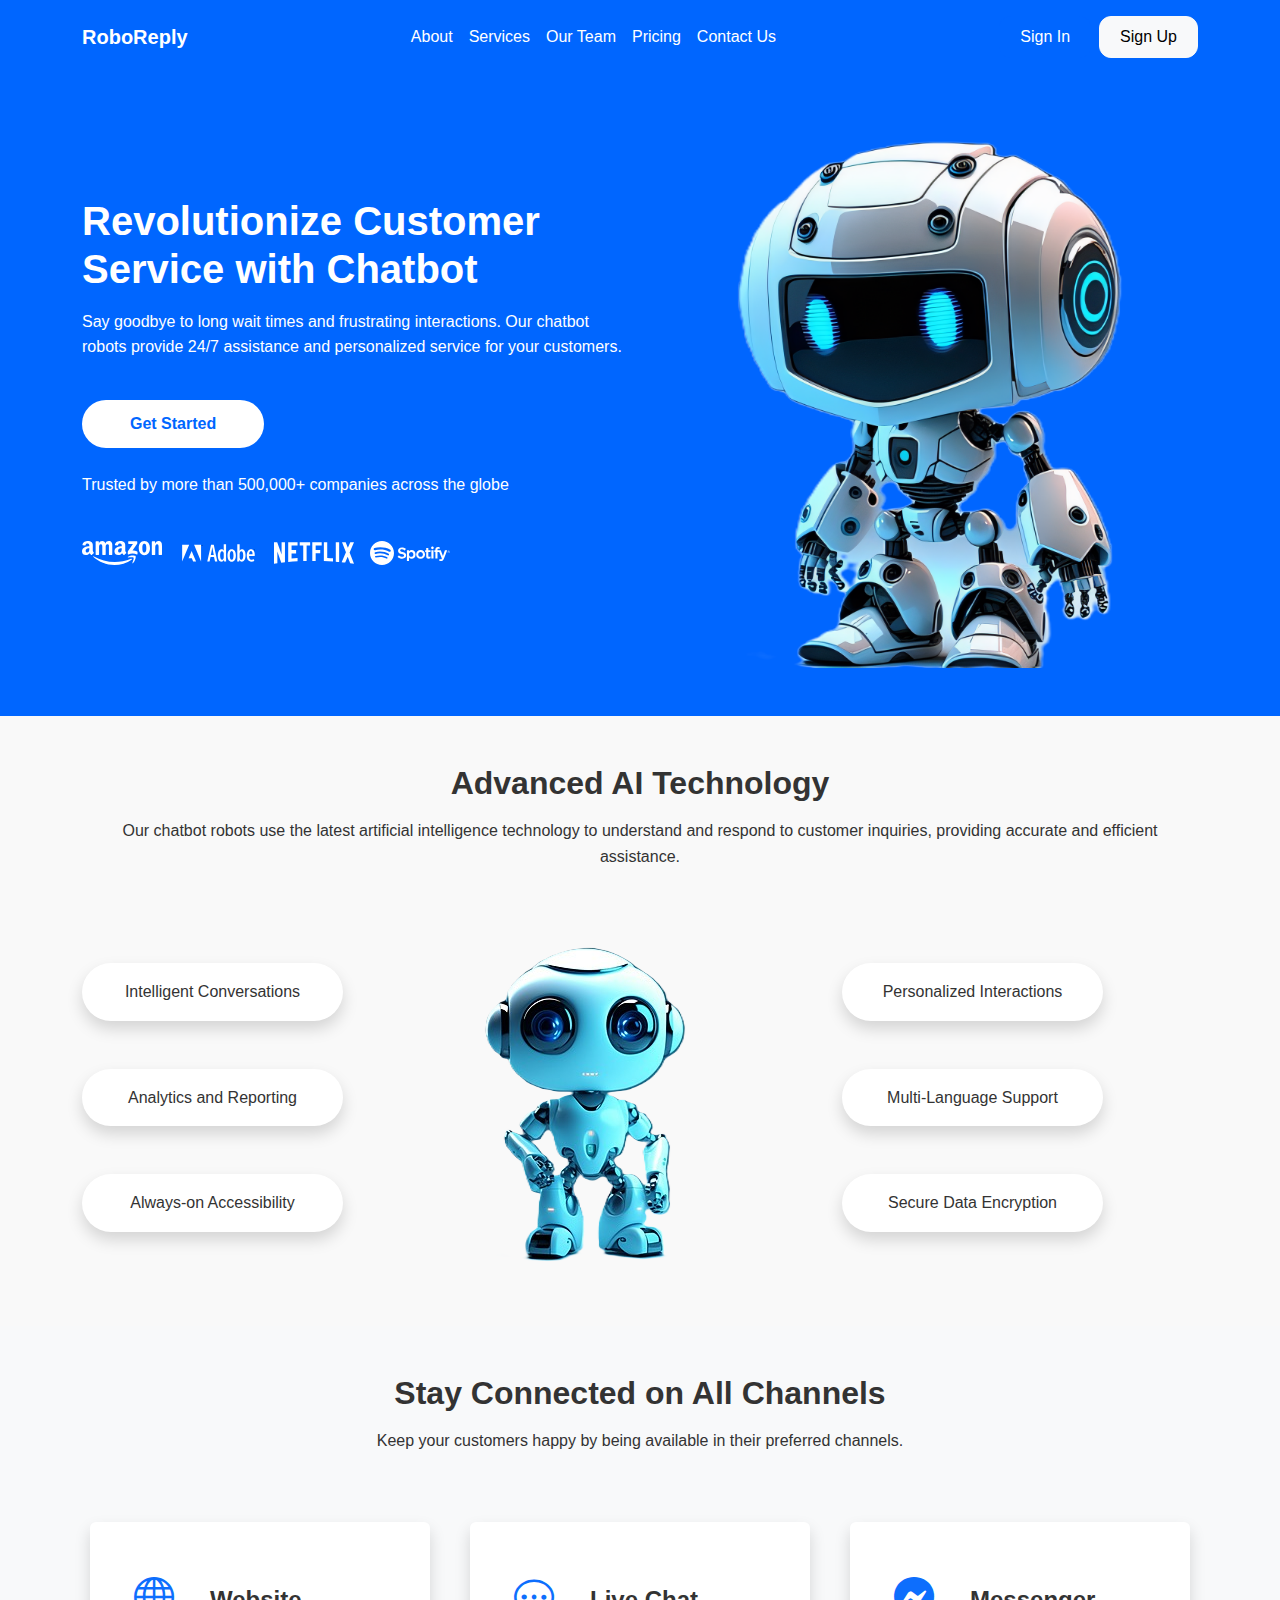
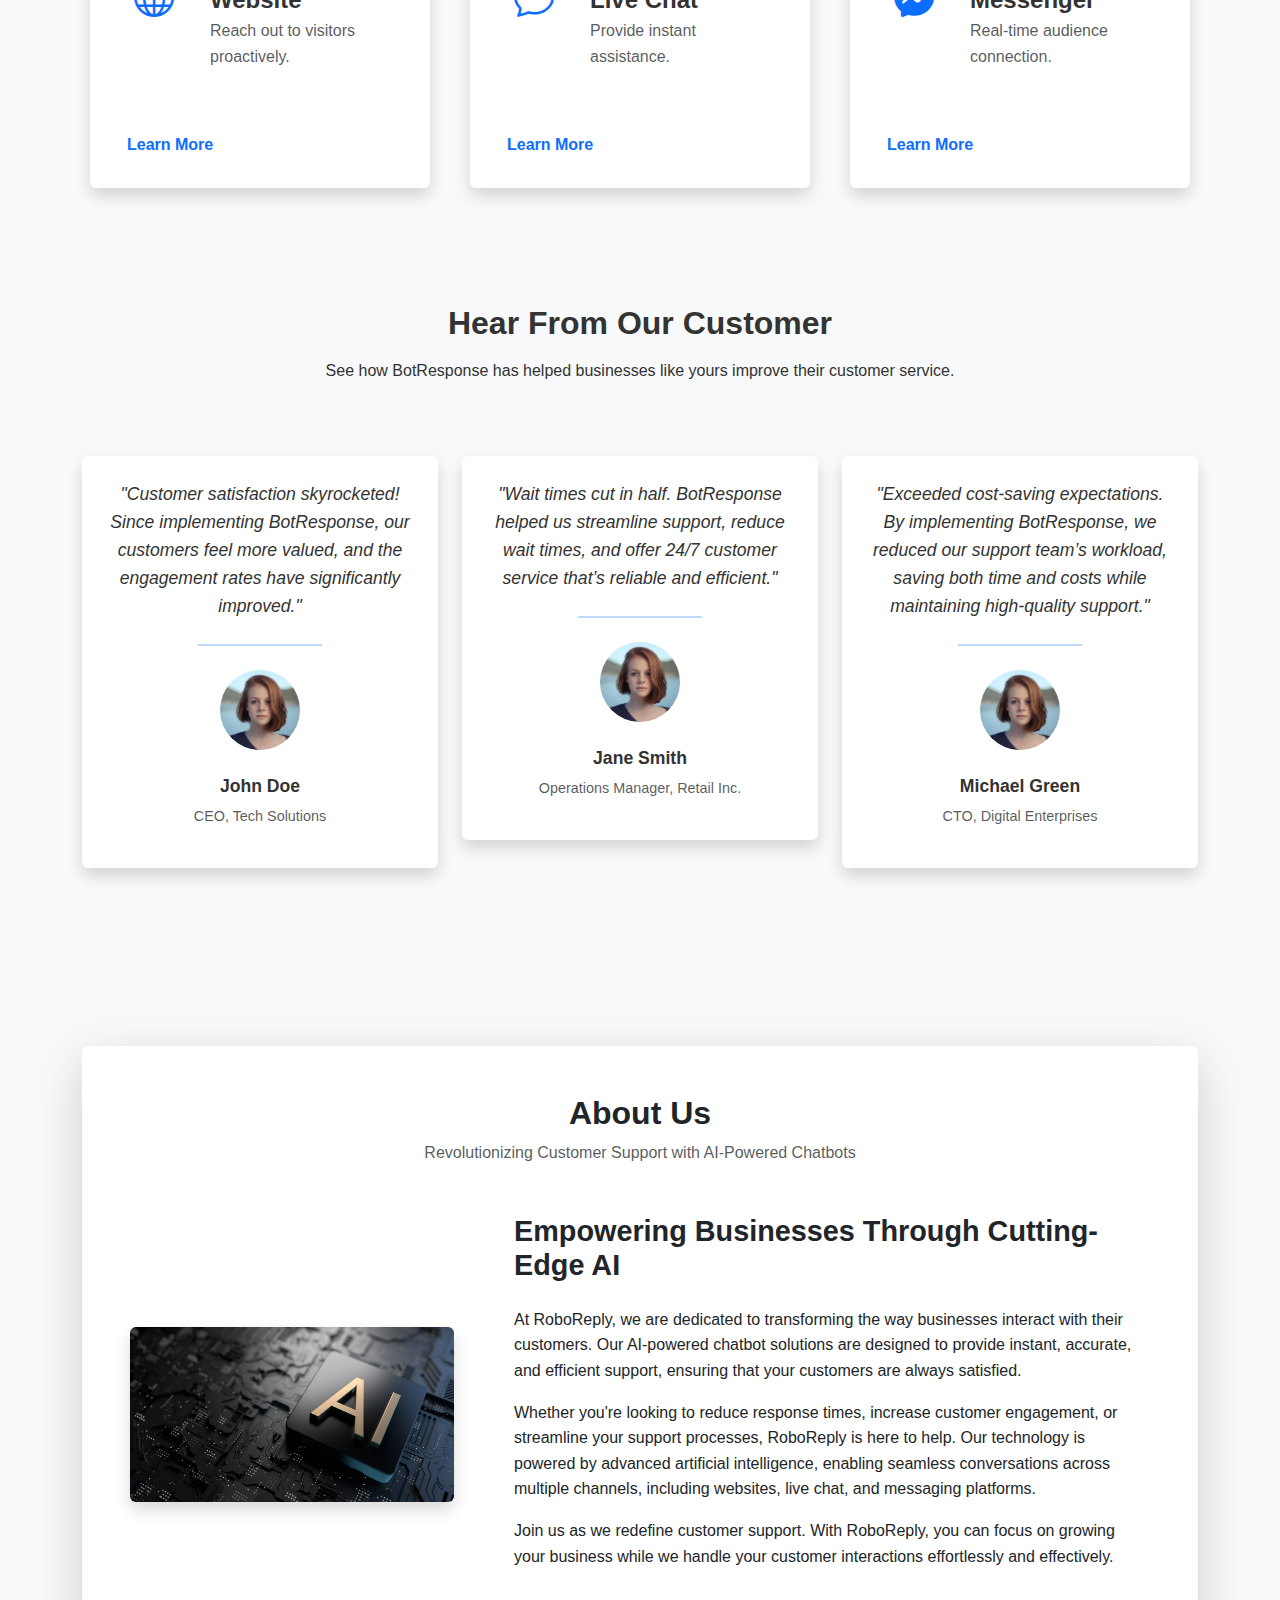
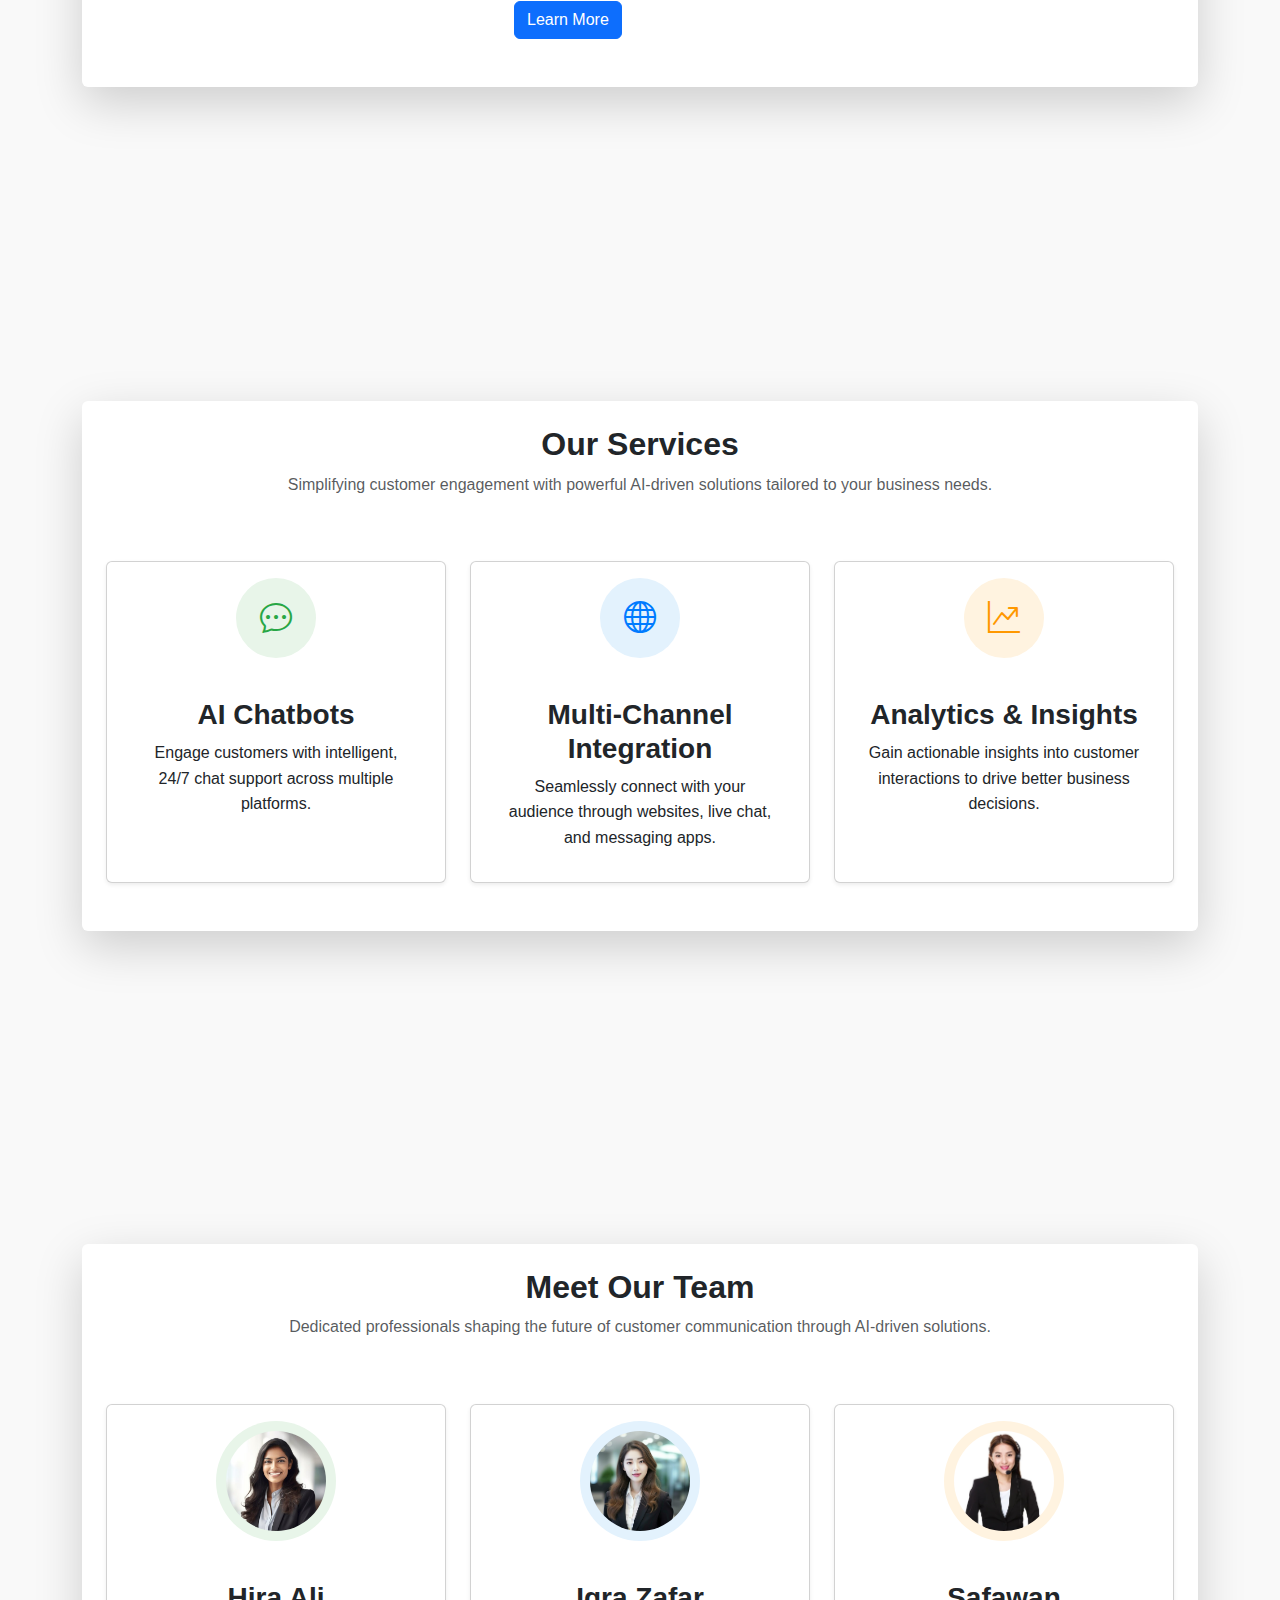
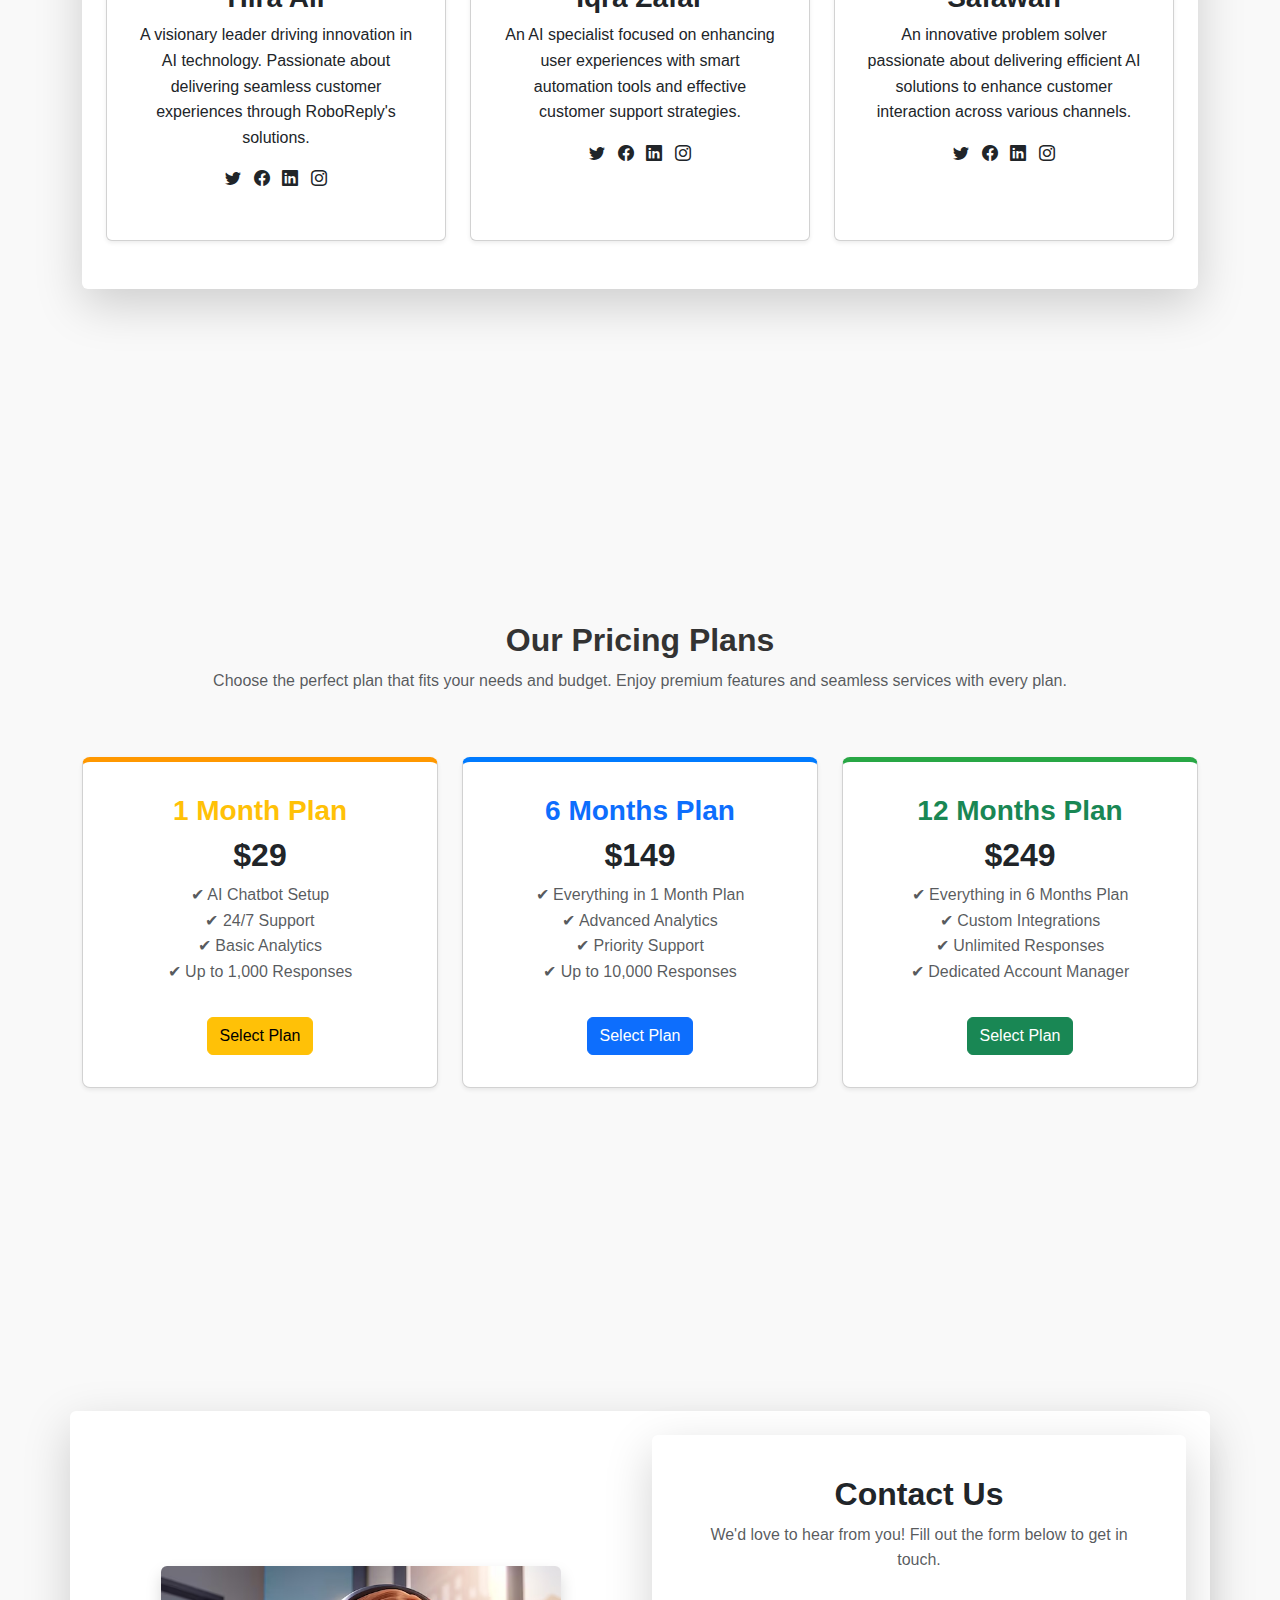
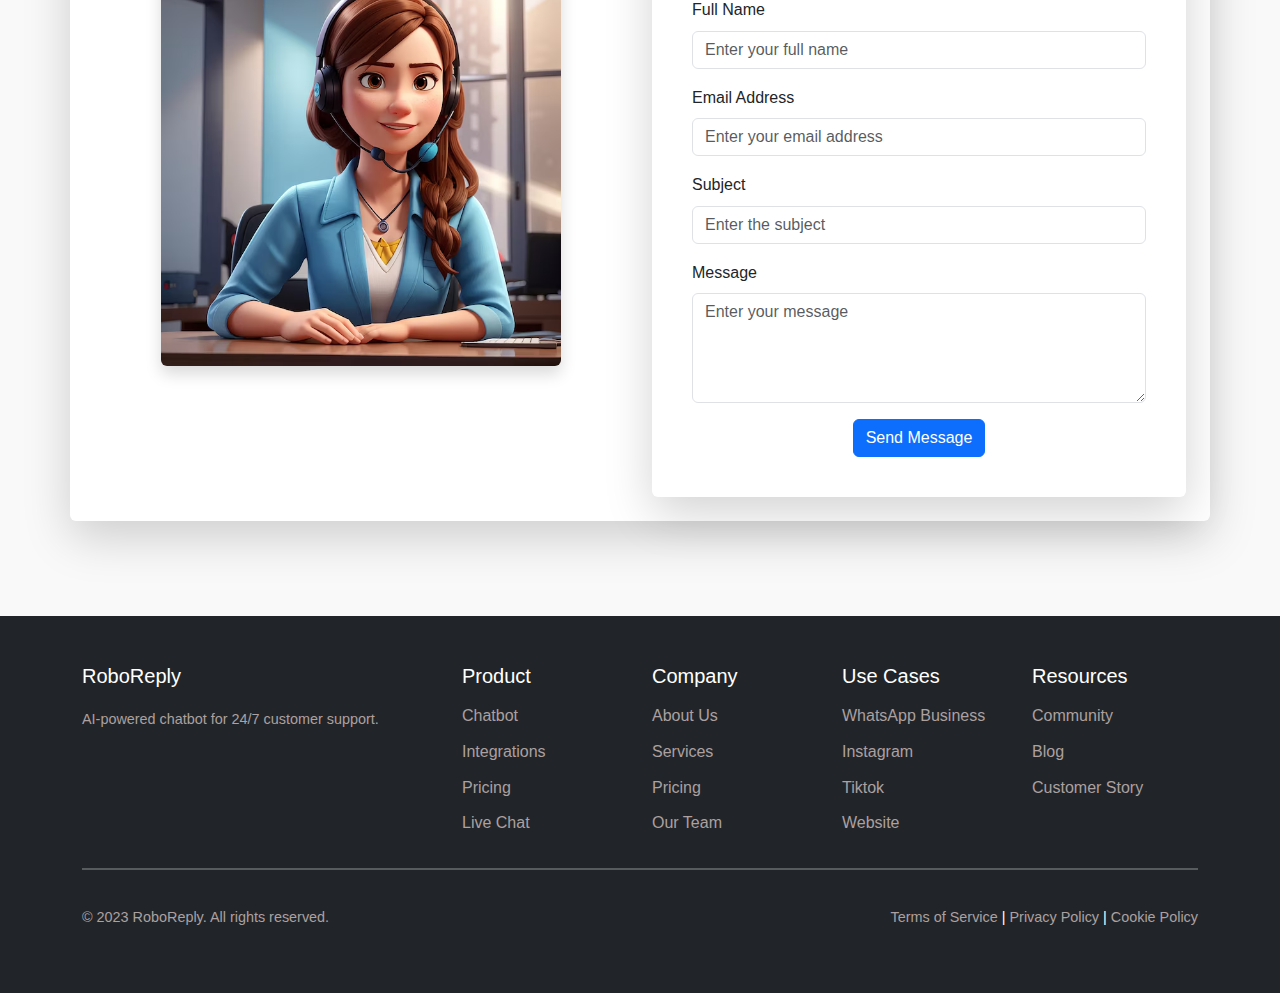
==== templates/index.html @ bc68b9e7 "Initial commit" ====
<!DOCTYPE html>
<html lang="en">

<head>
    <meta charset="UTF-8">
    <meta name="viewport" content="width=device-width, initial-scale=1.0">
    <title>RoboReply Landing Page</title>
    <link href="https://cdn.jsdelivr.net/npm/bootstrap@5.3.0-alpha1/dist/css/bootstrap.min.css" rel="stylesheet">
    <link href="https://cdn.jsdelivr.net/npm/bootstrap-icons/font/bootstrap-icons.css" rel="stylesheet">
    <link rel="stylesheet" href="../static/css/style.css"> <!-- Custom CSS -->
</head>

<body>

    <!-- Navbar -->
    <nav class="navbar navbar-expand-lg py-3" style="background-color: #0066FF;">
        <div class="container">
            <!-- Logo Section -->
            <div class="d-flex align-items-center me-auto">
                <a class="navbar-brand fw-bold text-white" href="#">RoboReply</a>
            </div>

            <!-- Navbar Items Section -->
            <div class="collapse navbar-collapse justify-content-center" id="navbarNav">
                <ul class="navbar-nav">
                    <li class="nav-item"><a class="nav-link text-white" href="#about">About</a></li>
                    <li class="nav-item"><a class="nav-link text-white" href="#services">Services</a></li>
                    <li class="nav-item"><a class="nav-link text-white" href="#team">Our Team</a></li>
                    <li class="nav-item"><a class="nav-link text-white" href="#pricing">Pricing</a></li>
                    <li class="nav-item"><a class="nav-link text-white" href="#contact">Contact Us</a></li>
                </ul>
            </div>

            <!-- Buttons Section -->
            <div class="d-flex align-items-center ms-auto">
                <a class="btn text-white btn-rounded me-2 sign-in-btn" href="signin">Sign In</a>
                <a class="btn btn-light btn-rounded sign-up-btn" href="signup">Sign Up</a>
            </div>
        </div>
    </nav>

    <!-- Hero Section -->
    <section class="hero text-white py-5" style="background-color: #0066FF;">
        <div class="container">
            <div class="row align-items-center">
                <div class="col-md-6">
                    <h1 class="display-4 fw-bold">Revolutionize Customer Service with Chatbot</h1>
                    <p class="mt-3">Say goodbye to long wait times and frustrating interactions. Our chatbot robots
                        provide 24/7 assistance and personalized service for your customers.</p>
                    <a href="signup" class="btn btn-light btn-rounded mt-4 px-5">Get Started</a>
                    <div class="mt-4">
                        <p>Trusted by more than 500,000+ companies across the globe</p>
                        <div class="d-flex gap-3">
                            <img src="../static/images/amazon.svg" alt="Amazon" width="80">
                            <img src="../static/images/adobe.svg" alt="Adobe" width="80">
                            <img src="../static/images/netflix.svg" alt="Netflix" width="80">
                            <img src="../static/images/spotify.svg" alt="Spotify" width="80">
                        </div>
                    </div>
                </div>
                <div class="col-md-6 text-center">
                    <img src="../static/images/bot.png" alt="Chatbot" class="img-fluid">
                </div>
            </div>
        </div>
    </section>

    <!-- Advanced AI Technology Section -->
    <section class="features py-5" style="background-color: #f9f9f9;">
        <div class="container">
            <!-- Title and Description -->
            <h2 class="fw-bold text-center mb-3">Advanced AI Technology</h2>
            <p class="text-center mb-5">
                Our chatbot robots use the latest artificial intelligence technology to understand and respond to
                customer inquiries,
                providing accurate and efficient assistance.
            </p>

            <!-- Content Section -->
            <div class="row align-items-center">
                <!-- Left Labels -->
                <div class="col-md-3  text-center">
                    <div class="p-3 shadow rounded feature-hover ">Intelligent Conversations</div>
                    <div class="p-3 shadow rounded feature-hover mx-auto mt-5">Analytics and Reporting</div>
                    <div class="p-3 shadow rounded feature-hover mx-auto mt-5">Always-on Accessibility</div>
                </div>

                <!-- Center Image -->
                <div class="col-md-5 text-center">
                    <img src="../static/images/bot2.png" alt="AI Features" class="img-fluid">
                </div>

                <!-- Right Labels -->
                <div class="col-md-3 text-center mt-4 mt-md-0">
                    <div class="p-3 shadow rounded feature-hover mx-auto">Personalized Interactions</div>
                    <div class="p-3 shadow rounded feature-hover mx-auto mt-5">Multi-Language Support</div>
                    <div class="p-3 shadow rounded feature-hover mx-auto mt-5">Secure Data Encryption</div>
                </div>
            </div>
        </div>
    </section>

    <!-- Stay Connected on All Channels Section -->
    <section class="channels py-5 bg-light">
        <div class="container">
            <!-- Title and Subtitle -->
            <h2 class="fw-bold text-center mb-3">Stay Connected on All Channels</h2>
            <p class="text-center mb-5">Keep your customers happy by being available in their preferred channels.</p>

            <!-- Cards -->
            <div class="row g-4"> <!-- g-4 for spacing between cards -->
                <!-- Card 1 -->
                <div class="col-md-4 border-0 bg-light">
                    <div class="shadow h-100 p-4 rounded border-0">
                        <div class="d-flex align-items-start mb-3 border-0">
                            <i class="bi bi-globe fs-1 text-primary me-3"></i>
                            <div class="border-0">
                                <h4 class="fw-bold mb-1">Website</h4>
                                <p class="text-muted mb-0">Reach out to visitors proactively.</p>
                            </div>
                        </div>
                        <a href="#" class="btn btn-link text-primary fw-bold text-decoration-none">Learn More</a>
                    </div>
                </div>

                <!-- Card 2 -->
                <div class="col-md-4 border-0 bg-light">
                    <div class="shadow h-100 p-4 rounded border-0">
                        <div class="d-flex align-items-start mb-3 border-0">
                            <i class="bi bi-chat-dots fs-1 text-primary me-3"></i>
                            <div class="border-0">
                                <h4 class="fw-bold mb-1">Live Chat</h4>
                                <p class="text-muted mb-0">Provide instant assistance.</p>
                            </div>
                        </div>
                        <a href="#" class="btn btn-link text-primary fw-bold text-decoration-none">Learn More</a>
                    </div>
                </div>

                <!-- Card 3 -->
                <div class="col-md-4 border-0 bg-light">
                    <div class="shadow h-100 p-4 rounded border-0">
                        <div class="d-flex align-items-start mb-3 border-0">
                            <i class="bi bi-messenger fs-1 text-primary me-3 "></i>
                            <div class="border-0">
                                <h4 class="fw-bold mb-1">Messenger</h4>
                                <p class="text-muted mb-0">Real-time audience connection.</p>
                            </div>
                        </div>
                        <a href="#" class="btn btn-link text-primary fw-bold text-decoration-none">Learn More</a>
                    </div>
                </div>
            </div>
        </div>
    </section>

    <!-- Customer Testimonials -->
    <section class="testimonials py-5 bg-light">
        <div class="container text-center">
            <!-- Title and Subtitle -->
            <h2 class="fw-bold text-center mb-3">Hear From Our Customer</h2>
            <p class="text-center mb-5">See how BotResponse has helped businesses like yours improve their customer
                service.</p>

            <!-- Testimonial Row -->
            <div class="row mt-5 g-4">
                <!-- Testimonial 1 -->
                <div class="col-md-4">
                    <div class="testimonial-card p-4 shadow rounded">
                        <p class="testimonial-text mb-3">"Customer satisfaction skyrocketed! Since implementing
                            BotResponse, our customers feel more valued, and the engagement rates have significantly
                            improved."</p>
                        <hr class="my-4">
                        <div class="testimonial-image">
                            <img src="../static/images/person.avif" alt="Customer 1" class="rounded-circle mb-3" width="80"
                                height="80">
                            <h5 class="fw-bold">John Doe</h5>
                            <p class="text-muted">CEO, Tech Solutions</p>
                        </div>
                    </div>
                </div>

                <!-- Testimonial 2 -->
                <div class="col-md-4">
                    <div class="testimonial-card p-4 shadow rounded">
                        <p class="testimonial-text mb-3">"Wait times cut in half. BotResponse helped us streamline
                            support, reduce wait times, and offer 24/7 customer service that’s reliable and efficient."
                        </p>
                        <hr class="my-4">
                        <div class="testimonial-image">
                            <img src="../static/images/person.avif" alt="Customer 2" class="rounded-circle mb-3" width="80"
                                height="80">
                            <h5 class="fw-bold">Jane Smith</h5>
                            <p class="text-muted">Operations Manager, Retail Inc.</p>
                        </div>
                    </div>
                </div>

                <!-- Testimonial 3 -->
                <div class="col-md-4">
                    <div class="testimonial-card p-4 shadow rounded">
                        <p class="testimonial-text mb-3">"Exceeded cost-saving expectations. By implementing
                            BotResponse, we reduced our support team’s workload, saving both time and costs while
                            maintaining high-quality support."</p>
                        <hr class="my-4">
                        <div class="testimonial-image">
                            <img src="../static/images/person.avif" alt="Customer 3" class="rounded-circle mb-3" width="80"
                                height="80">
                            <h5 class="fw-bold">Michael Green</h5>
                            <p class="text-muted">CTO, Digital Enterprises</p>
                        </div>
                    </div>
                </div>
            </div>
        </div>
    </section>

    <section class="about section-padding py-5" id="about"
        style="min-height: 100vh; background-color: #f9f9f9; display: flex; justify-content: center; align-items: center;">
        <div class="container">
            <div class="row justify-content-center">
                <div class="col-lg-12">
                    <div class="card shadow-lg border-0">
                        <div class="card-body p-5">
                            <!-- Section Header -->
                            <div class="section-header text-center mb-4">
                                <h2 class="fw-bold">About Us</h2>
                                <p class="text-muted title">Revolutionizing Customer Support with AI-Powered Chatbots
                                </p>
                            </div>

                            <!-- About Content -->
                            <div class="row align-items-center">
                                <!-- Image Column -->
                                <div class="col-lg-4 col-md-12">
                                    <div class="about-img">
                                        <img src="../static/images/about-us.jpg" alt="About Us" class="img-fluid rounded shadow"
                                            style="max-height: 400px; object-fit: cover;">
                                    </div>
                                </div>

                                <!-- Text Column -->
                                <div class="col-lg-8 col-md-12 ps-lg-5 mt-md-4">
                                    <div class="about-text">
                                        <h3 class="mb-4" style="font-size: 1.8rem; font-weight: bold;">Empowering
                                            Businesses Through Cutting-Edge AI</h3>
                                        <p>
                                            At RoboReply, we are dedicated to transforming the way businesses interact
                                            with their customers. Our AI-powered chatbot solutions are designed to
                                            provide instant, accurate, and efficient support, ensuring that your
                                            customers are always satisfied.
                                        </p>
                                        <p>
                                            Whether you're looking to reduce response times, increase customer
                                            engagement, or streamline your support processes, RoboReply is here to help.
                                            Our technology is powered by advanced artificial intelligence, enabling
                                            seamless conversations across multiple channels, including websites, live
                                            chat, and messaging platforms.
                                        </p>
                                        <p>
                                            Join us as we redefine customer support. With RoboReply, you can focus on
                                            growing your business while we handle your customer interactions
                                            effortlessly and effectively.
                                        </p>
                                        <button class="btn btn-primary mt-3">Learn More</button>
                                    </div>
                                </div>
                            </div>
                            <!-- End About Content -->
                        </div>
                    </div>
                </div>
            </div>
        </div>
    </section>

    <section class="services section-padding" id="services"
        style="min-height: 100vh; background-color: #f9f9f9; display: flex; justify-content: center; align-items: center;">
        <div class="container">
            <!-- Card Wrapper -->
            <div class="card shadow-lg p-4 border-0" style="width: 100%; max-width: 1200px;">
                <!-- Section Header -->
                <div class="row">
                    <div class="col-md-12">
                        <div class="section-header text-center pb-5">
                            <h2 class="fw-bold">Our Services</h2>
                            <p class="text-muted">
                                Simplifying customer engagement with powerful AI-driven solutions tailored to your
                                business needs.
                            </p>
                        </div>
                    </div>
                </div>

                <!-- Service Cards -->
                <div class="row text-center">
                    <!-- Card 1 - AI Chatbots -->
                    <div class="col-12 col-md-4 mb-4">
                        <div class="card h-100 shadow-sm d-flex flex-column align-items-center p-3">
                            <div class="icon-circle mb-4"
                                style="width: 80px; height: 80px; border-radius: 50%; background-color: #e8f5e9; display: flex; justify-content: center; align-items: center;">
                                <i class="bi bi-chat-dots" style="font-size: 32px; color: #28a745;"></i>
                            </div>
                            <div class="card-body">
                                <h3 class="card-title fw-bold">AI Chatbots</h3>
                                <p class="card-text">
                                    Engage customers with intelligent, 24/7 chat support across multiple platforms.
                                </p>
                            </div>
                        </div>
                    </div>

                    <!-- Card 2 - Multi-Channel Integration -->
                    <div class="col-12 col-md-4 mb-4">
                        <div class="card h-100 shadow-sm d-flex flex-column align-items-center p-3">
                            <div class="icon-circle mb-4"
                                style="width: 80px; height: 80px; border-radius: 50%; background-color: #e3f2fd; display: flex; justify-content: center; align-items: center;">
                                <i class="bi bi-globe" style="font-size: 32px; color: #007bff;"></i>
                            </div>
                            <div class="card-body">
                                <h3 class="card-title fw-bold">Multi-Channel Integration</h3>
                                <p class="card-text">
                                    Seamlessly connect with your audience through websites, live chat, and messaging
                                    apps.
                                </p>
                            </div>
                        </div>
                    </div>

                    <!-- Card 3 - Analytics & Insights -->
                    <div class="col-12 col-md-4 mb-4">
                        <div class="card h-100 shadow-sm d-flex flex-column align-items-center p-3">
                            <div class="icon-circle mb-4"
                                style="width: 80px; height: 80px; border-radius: 50%; background-color: #fff3e0; display: flex; justify-content: center; align-items: center;">
                                <i class="bi bi-graph-up-arrow" style="font-size: 32px; color: #ff9800;"></i>
                            </div>
                            <div class="card-body">
                                <h3 class="card-title fw-bold">Analytics & Insights</h3>
                                <p class="card-text">
                                    Gain actionable insights into customer interactions to drive better business
                                    decisions.
                                </p>
                            </div>
                        </div>
                    </div>
                </div>
            </div>
        </div>
    </section>

    <section class="team section-padding" id="team"
        style="min-height: 100vh; background-color: #f9f9f9; display: flex; justify-content: center; align-items: center;">
        <div class="container">
            <!-- Card Wrapper -->
            <div class="card shadow-lg p-4 border-0" style="width: 100%; max-width: 1200px;">
                <!-- Section Header -->
                <div class="row">
                    <div class="col-md-12">
                        <div class="section-header text-center pb-5">
                            <h2 class="fw-bold">Meet Our Team</h2>
                            <p class="text-muted">
                                Dedicated professionals shaping the future of customer communication through AI-driven
                                solutions.
                            </p>
                        </div>
                    </div>
                </div>

                <!-- Team Members Cards -->
                <div class="row justify-content-center">
                    <!-- Team Member 1 -->
                    <div class="col-12 col-md-6 col-lg-4 mb-4">
                        <div class="card h-100 shadow-sm d-flex flex-column align-items-center p-3">
                            <div class="icon-circle mb-4"
                                style="width: 120px; height: 120px; border-radius: 50%; background-color: #e8f5e9; display: flex; justify-content: center; align-items: center;">
                                <img src="../static/images/team-1.jpg" alt="Usman Azad" class="img-fluid rounded-circle"
                                    style="width: 100px; height: 100px; object-fit: cover;">
                            </div>
                            <div class="card-body text-center">
                                <h3 class="card-title fw-bold">Hira Ali</h3>
                                <p class="card-text">
                                    A visionary leader driving innovation in AI technology. Passionate about delivering
                                    seamless customer experiences through RoboReply's solutions.
                                </p>
                                <p class="socials">
                                    <a href="https://twitter.com/usman" target="_blank">
                                        <i class="bi bi-twitter text-dark mx-1"></i>
                                    </a>
                                    <a href="https://www.facebook.com/usman" target="_blank">
                                        <i class="bi bi-facebook text-dark mx-1"></i>
                                    </a>
                                    <a href="https://www.linkedin.com/in/usman" target="_blank">
                                        <i class="bi bi-linkedin text-dark mx-1"></i>
                                    </a>
                                    <a href="https://www.instagram.com/usman" target="_blank">
                                        <i class="bi bi-instagram text-dark mx-1"></i>
                                    </a>
                                </p>
                            </div>
                        </div>
                    </div>

                    <!-- Team Member 2 -->
                    <div class="col-12 col-md-6 col-lg-4 mb-4">
                        <div class="card h-100 shadow-sm d-flex flex-column align-items-center p-3">
                            <div class="icon-circle mb-4"
                                style="width: 120px; height: 120px; border-radius: 50%; background-color: #e3f2fd; display: flex; justify-content: center; align-items: center;">
                                <img src="../static/images/team-2.jpg" alt="Mudassar" class="img-fluid rounded-circle"
                                    style="width: 100px; height: 100px; object-fit: cover;">
                            </div>
                            <div class="card-body text-center">
                                <h3 class="card-title fw-bold">Iqra Zafar</h3>
                                <p class="card-text">
                                    An AI specialist focused on enhancing user experiences with smart automation tools
                                    and effective customer support strategies.
                                </p>
                                <p class="socials">
                                    <a href="https://twitter.com/mudassar" target="_blank">
                                        <i class="bi bi-twitter text-dark mx-1"></i>
                                    </a>
                                    <a href="https://www.facebook.com/mudassar" target="_blank">
                                        <i class="bi bi-facebook text-dark mx-1"></i>
                                    </a>
                                    <a href="https://www.linkedin.com/in/mudassar" target="_blank">
                                        <i class="bi bi-linkedin text-dark mx-1"></i>
                                    </a>
                                    <a href="https://www.instagram.com/mudassar" target="_blank">
                                        <i class="bi bi-instagram text-dark mx-1"></i>
                                    </a>
                                </p>
                            </div>
                        </div>
                    </div>

                    <!-- Team Member 3 -->
                    <div class="col-12 col-md-6 col-lg-4 mb-4">
                        <div class="card h-100 shadow-sm d-flex flex-column align-items-center p-3">
                            <div class="icon-circle mb-4"
                                style="width: 120px; height: 120px; border-radius: 50%; background-color: #fff3e0; display: flex; justify-content: center; align-items: center;">
                                <img src="../static/images/team-3.jpg" alt="John Doe" class="img-fluid rounded-circle"
                                    style="width: 100px; height: 100px; object-fit: cover;">
                            </div>
                            <div class="card-body text-center">
                                <h3 class="card-title fw-bold">Safawan</h3>
                                <p class="card-text">
                                    An innovative problem solver passionate about delivering efficient AI solutions to
                                    enhance customer interaction across various channels.
                                </p>
                                <p class="socials">
                                    <a href="https://twitter.com/johndoe" target="_blank">
                                        <i class="bi bi-twitter text-dark mx-1"></i>
                                    </a>
                                    <a href="https://www.facebook.com/johndoe" target="_blank">
                                        <i class="bi bi-facebook text-dark mx-1"></i>
                                    </a>
                                    <a href="https://www.linkedin.com/in/johndoe" target="_blank">
                                        <i class="bi bi-linkedin text-dark mx-1"></i>
                                    </a>
                                    <a href="https://www.instagram.com/johndoe" target="_blank">
                                        <i class="bi bi-instagram text-dark mx-1"></i>
                                    </a>
                                </p>
                            </div>
                        </div>
                    </div>
                </div>
            </div>
        </div>
    </section>

    <section class="pricing section-padding" id="pricing"
        style="min-height: 100vh; background-color: #f9f9f9; display: flex; justify-content: center; align-items: center;">
        <div class="container">
            <!-- Section Header -->
            <div class="row">
                <div class="col-md-12">
                    <div class="section-header text-center pb-5">
                        <h2 class="fw-bold">Our Pricing Plans</h2>
                        <p class="text-muted">
                            Choose the perfect plan that fits your needs and budget. Enjoy premium features and seamless
                            services with every plan.
                        </p>
                    </div>
                </div>
            </div>

            <!-- Pricing Cards -->
            <div class="row justify-content-center">
                <!-- Plan 1: 1 Month -->
                <div class="col-12 col-md-6 col-lg-4 mb-4">
                    <div class="card h-100 shadow-sm p-3"
                        style="border-top: 5px solid #ff9800; border-radius: 8px; background-color: #fff;">
                        <div class="card-body text-center">
                            <h3 class="card-title fw-bold text-warning">1 Month Plan</h3>
                            <h2 class="fw-bold">$29</h2>
                            <ul class="list-unstyled text-muted">
                                <li>✔ AI Chatbot Setup</li>
                                <li>✔ 24/7 Support</li>
                                <li>✔ Basic Analytics</li>
                                <li>✔ Up to 1,000 Responses</li>
                            </ul>
                            <button class="btn btn-warning mt-3">Select Plan</button>
                        </div>
                    </div>
                </div>

                <!-- Plan 2: 6 Months -->
                <div class="col-12 col-md-6 col-lg-4 mb-4">
                    <div class="card h-100 shadow-sm p-3"
                        style="border-top: 5px solid #007bff; border-radius: 8px; background-color: #fff;">
                        <div class="card-body text-center">
                            <h3 class="card-title fw-bold text-primary">6 Months Plan</h3>
                            <h2 class="fw-bold">$149</h2>
                            <ul class="list-unstyled text-muted">
                                <li>✔ Everything in 1 Month Plan</li>
                                <li>✔ Advanced Analytics</li>
                                <li>✔ Priority Support</li>
                                <li>✔ Up to 10,000 Responses</li>
                            </ul>
                            <button class="btn btn-primary mt-3">Select Plan</button>
                        </div>
                    </div>
                </div>

                <!-- Plan 3: 12 Months -->
                <div class="col-12 col-md-6 col-lg-4 mb-4">
                    <div class="card h-100 shadow-sm p-3"
                        style="border-top: 5px solid #28a745; border-radius: 8px; background-color: #fff;">
                        <div class="card-body text-center">
                            <h3 class="card-title fw-bold text-success">12 Months Plan</h3>
                            <h2 class="fw-bold">$249</h2>
                            <ul class="list-unstyled text-muted">
                                <li>✔ Everything in 6 Months Plan</li>
                                <li>✔ Custom Integrations</li>
                                <li>✔ Unlimited Responses</li>
                                <li>✔ Dedicated Account Manager</li>
                            </ul>
                            <button class="btn btn-success mt-3">Select Plan</button>
                        </div>
                    </div>
                </div>
            </div>
        </div>
    </section>

    <section class="contact-us section-padding" id="contact"
        style="min-height: 100vh; background-color: #f9f9f9; display: flex; justify-content: center; align-items: center;">
        <div class="card shadow-lg p-4 border-0 container">
            <div class="row align-items-center">
                <!-- Left Side: Image -->
                <div class="col-md-6 mb-4 mb-md-0">
                    <div class="contact-image text-center">
                        <img src="../static/images/contact-us.avif" alt="Contact Us" class="img-fluid rounded shadow"
                            style="max-height: 400px; object-fit: cover;" />
                    </div>
                </div>

                <!-- Right Side: Contact Form -->
                <div class="col-md-6">
                    <div class="card shadow-lg border-0 p-4">
                        <div class="card-body">
                            <div class="section-header text-center mb-4">
                                <h2 class="fw-bold">Contact Us</h2>
                                <p class="text-muted">We'd love to hear from you! Fill out the form below to get in
                                    touch.</p>
                            </div>
                            <form>
                                <!-- Name -->
                                <div class="mb-3">
                                    <label for="name" class="form-label">Full Name</label>
                                    <input type="text" id="name" class="form-control" placeholder="Enter your full name"
                                        required />
                                </div>
                                <!-- Email -->
                                <div class="mb-3">
                                    <label for="email" class="form-label">Email Address</label>
                                    <input type="email" id="email" class="form-control"
                                        placeholder="Enter your email address" required />
                                </div>
                                <!-- Subject -->
                                <div class="mb-3">
                                    <label for="subject" class="form-label">Subject</label>
                                    <input type="text" id="subject" class="form-control" placeholder="Enter the subject"
                                        required />
                                </div>
                                <!-- Message -->
                                <div class="mb-3">
                                    <label for="message" class="form-label">Message</label>
                                    <textarea id="message" class="form-control" rows="4"
                                        placeholder="Enter your message" required></textarea>
                                </div>
                                <!-- Submit Button -->
                                <div class="text-center">
                                    <button type="submit" class="btn btn-primary">Send Message</button>
                                </div>
                            </form>
                        </div>
                    </div>
                </div>
            </div>
        </div>
    </section>









    <!-- Footer -->
    <footer class="bg-dark text-white py-5">
        <div class="container">
            <div class="row">
                <!-- Left Column with Product & Company info -->
                <div class="col-md-4">
                    <h5>RoboReply</h5>
                    <p class="text-light-gray">AI-powered chatbot for 24/7 customer support.</p>
                </div>

                <div class="col-md-2">
                    <h5>Product</h5>
                    <ul class="list-unstyled">
                        <li><a href="#" class="text-light-gray">Chatbot</a></li>
                        <li><a href="#" class="text-light-gray">Integrations</a></li>
                        <li><a href="#" class="text-light-gray">Pricing</a></li>
                        <li><a href="#" class="text-light-gray">Live Chat</a></li>
                    </ul>
                </div>
                <!-- Company Information -->
                <div class="col-md-2">
                    <h5>Company</h5>
                    <ul class="list-unstyled">
                        <li><a href="#about" class="text-light-gray">About Us</a></li>
                        <li><a href="#services" class="text-light-gray">Services</a></li>
                        <li><a href="#pricing" class="text-light-gray">Pricing</a></li>
                        <li><a href="#team" class="text-light-gray">Our Team</a></li>
                    </ul>
                </div>
                <!-- Use Cases Section -->
                <div class="col-md-2">
                    <h5>Use Cases</h5>
                    <ul class="list-unstyled">
                        <li><a href="#" class="text-light-gray ">WhatsApp Business</a></li>
                        <li><a href="#" class="text-light-gray">Instagram</a></li>
                        <li><a href="#" class="text-light-gray">Tiktok</a></li>
                        <li><a href="#" class="text-light-gray">Website</a></li>
                    </ul>
                </div>
                <!-- Resources Section -->
                <div class="col-md-2">
                    <h5>Resources</h5>
                    <ul class="list-unstyled">
                        <li><a href="#" class="text-light-gray">Community</a></li>
                        <li><a href="#" class="text-light-gray">Blog</a></li>
                        <li><a href="#" class="text-light-gray">Customer Story</a></li>
                    </ul>
                </div>
            </div>

            <!-- Divider -->
            <hr class="my-12" style="border-top: 2px solid #fff;">

            <!-- Bottom Row: Copyright and Links -->
            <div class="row">
                <!-- Left Side: Copyright -->
                <div class="col-md-6">
                    <p class="text-light-gray">© 2023 RoboReply. All rights reserved.</p>
                </div>

                <!-- Right Side: Footer Links -->
                <div class="col-md-6 text-end">
                    <p>
                        <a href="#" class="text-light-gray">Terms of Service</a> |
                        <a href="#" class="text-light-gray">Privacy Policy</a> |
                        <a href="#" class="text-light-gray">Cookie Policy</a>
                    </p>
                </div>
            </div>
        </div>
    </footer>

    <script src="https://cdn.jsdelivr.net/npm/bootstrap@5.3.0-alpha1/dist/js/bootstrap.bundle.min.js"></script>
</body>

</html>
---- static/css/style.css ----
/* Custom CSS For Over Website */

/* General Styles */
body {
  font-family: "Arial", sans-serif;
  line-height: 1.6;
  color: #333;
}

a {
  text-decoration: none;
}

a:hover {
  text-decoration: underline;
}

/* Rounded button styling */
.btn-rounded {
  border-radius: 12px;
  padding: 8px 20px;
}

/* Hover effect for Sign In button */
.sign-in-btn {
  background-color: #0066ff;
  color: #fff;
}

.sign-in-btn:hover {
  color: #a6d5f0;
  border-color: white;
  text-decoration: none;
}

/* Hover effect for Sign Up button */
.sign-up-btn:hover {
  background-color: rgb(110, 17, 224) !important;
  color: white;
  text-decoration: none;
}

/* Space adjustments */
.navbar-brand {
  margin-right: auto; /* Pushes logo to the left */
}

.navbar-collapse {
  justify-content: center; /* Centers the navbar items */
}

.d-flex.ms-auto {
  margin-left: auto; /* Pushes buttons to the right */
}

.hero {
  color: white;
  padding: 80px 0;
}

.hero h1 {
  font-size: 2.5rem;
}

.hero img {
  max-width: 100%;
  height: auto;
}

.hero .btn-light {
  color: #0066ff;
  font-weight: bold;
  background-color: #ffffff;
  border: none;
  border-radius: 25px;
  padding: 12px 30px;
}

.hero .btn-light:hover {
  background-color: #e0e0e0;
}

.feature-hover {
  background-color: #ffffff;
  border-radius: 33px !important; /* Rounded borders */
  transition: all 0.3s ease; /* Smooth hover effect */
  font-weight: 500;

  cursor: pointer;
}

.feature-hover:hover {
  background-color: #0066ff; /* Hover color */
  color: #ffffff; /* Change text color on hover */
  box-shadow: 0 4px 8px rgba(0, 0, 0, 0.2); /* Shadow effect on hover */
}

/* Responsive Alignment Fix */
.text-md-end {
  text-align: end;
}

.text-md-start {
  text-align: start;
}

@media (max-width: 768px) {
  .text-md-end,
  .text-md-start {
    text-align: center; /* Adjust alignment for smaller screens */
  }
}

/* Link hover effect */
.btn-link:hover {
  text-decoration: underline;
}

.icon {
  color: #0066ff; /* Icon color */
}

/* Channels Section */
.channels {
  padding: 60px 0;
}

.channels .row div {
  background-color: #ffffff;
  border: 1px solid #ddd;
  border-radius: 8px;
  padding: 20px;
  transition: transform 0.2s, box-shadow 0.2s;
}

.channels .row div:hover {
  transform: translateY(-5px);
  box-shadow: 0 8px 15px rgba(0, 0, 0, 0.1);
}

/* Testimonials Section */
/* Add some styling to the testimonial cards */
.testimonial-card {
  background-color: white; /* Ensure background is white */
  transition: transform 0.3s ease, box-shadow 0.3s ease; /* Smooth hover effect */
}

.testimonial-card:hover {
  transform: translateY(-10px);
  box-shadow: 0 8px 20px rgba(0, 0, 0, 0.15); /* Elevate the card on hover */
}

/* Styling for the testimonial text */
.testimonial-text {
  font-size: 1.1rem;
  font-style: italic;
  color: #333;
}

/* Styling for the divider */
hr.my-4 {
  border-top: 2px solid #0066ff;
  width: 40%;
  margin: 20px auto;
}

/* Image and name alignment */
.testimonial-image img {
  object-fit: cover;
}

.testimonial-image h5 {
  font-size: 1.1rem;
  margin-top: 10px;
}

.testimonial-image p {
  font-size: 0.9rem;
}

/* Footer */
footer {
  background-color: #333;
  color: white;
  padding: 40px 0;
}

.text-light-gray {
  color: #aca0a0; /* Light grey color */
}

.text-light-gray:hover {
  color: #ffffff; /* White color on hover */
  text-decoration: none;
}

footer h5 {
  font-size: 1.25rem;
  margin-bottom: 15px;
}

footer ul {
  list-style: none;
  padding: 0;
}

footer ul li {
  margin-bottom: 10px;
}

footer ul li a {
  color: #ffffff;
  transition: color 0.2s;
}

footer ul li a:hover {
  color: #e0e0e0;
}

footer p {
  font-size: 0.9rem;
  margin-top: 20px;
}

footer .row {
  display: flex;
  justify-content: space-between;
}

footer a:hover {
  text-decoration: underline;
}

footer hr.my-4 {
  border-top: 2px solid #ffffff;
}



/* Chat CSS */
/* Custom Styling */

/* Left Sidebar */
#chat-sidebar {
  background-color: #2f2f2f;  /* Darker sidebar background */
  box-shadow: 2px 0 5px rgba(0, 0, 0, 0.1);
  height: 100vh;
}

/* Sidebar Chat Items */
.list-group-item {
  padding: 15px;
  border-radius: 10px;
  margin-bottom: 10px;
  transition: background-color 0.3s ease, transform 0.2s ease;
}

.list-group-item:hover {
  background-color: #0066FF;  /* Change color on hover */
  transform: scale(1.05);  /* Slight scaling on hover */
}

/* Chat Box */
.chat-box {
  background-color: #f7f7f7;  /* Light background for chat messages */
  border-radius: 15px;
  padding: 20px;
  max-height: 75vh;
  overflow-y: auto;
  box-shadow: 0 4px 6px rgba(0, 0, 0, 0.1);
}

/* User & Bot Messages */
.chat-message {
  padding: 12px;
  margin-bottom: 15px;
  border-radius: 15px;
  font-size: 16px;
  line-height: 1.5;
  word-wrap: break-word;
  max-width: 80%;
}

.bot-message {
  background-color: #e9ecef;
  align-self: flex-start;
}

.user-message {
  background-color: #007bff;
  color: white;
  align-self: flex-end;
  border-radius: 15px 15px 0 15px;
}

/* Chat Input */
.chat-input {
  padding-top: 10px;
}

.chat-input textarea {
  border-radius: 10px;
  font-size: 16px;
  padding: 10px;
}

.chat-input button {
  background-color: #0066FF;
  color: white;
  border-radius: 5px;
  margin-left: 10px;
}

/* Toggle Button */
#toggle-chat {
  background-color: #0066FF;
  color: white;
  border-radius: 25px;
}

/* Scrollbar Styling */
.chat-box::-webkit-scrollbar {
  width: 8px;
}

.chat-box::-webkit-scrollbar-thumb {
  background-color: #0066FF;
  border-radius: 10px;
}

.chat-box::-webkit-scrollbar-track {
  background: #f0f0f0;
}
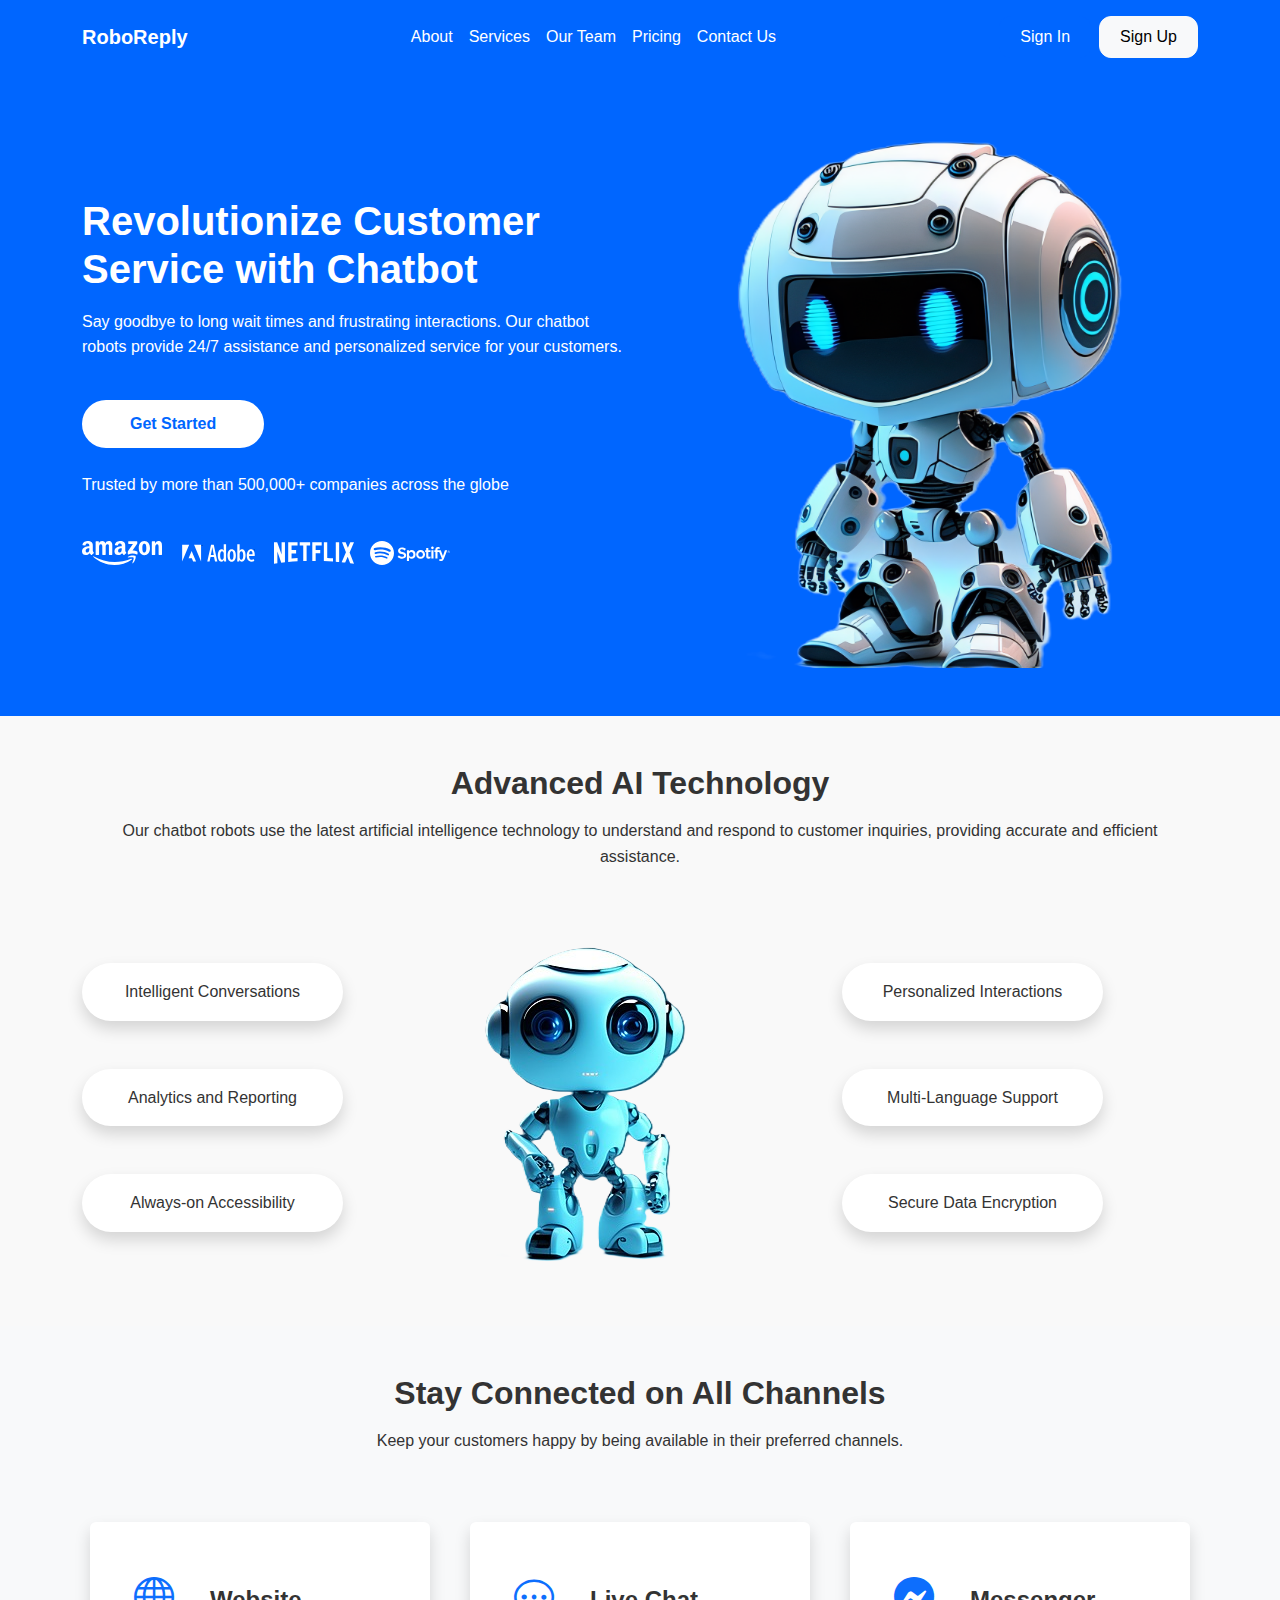
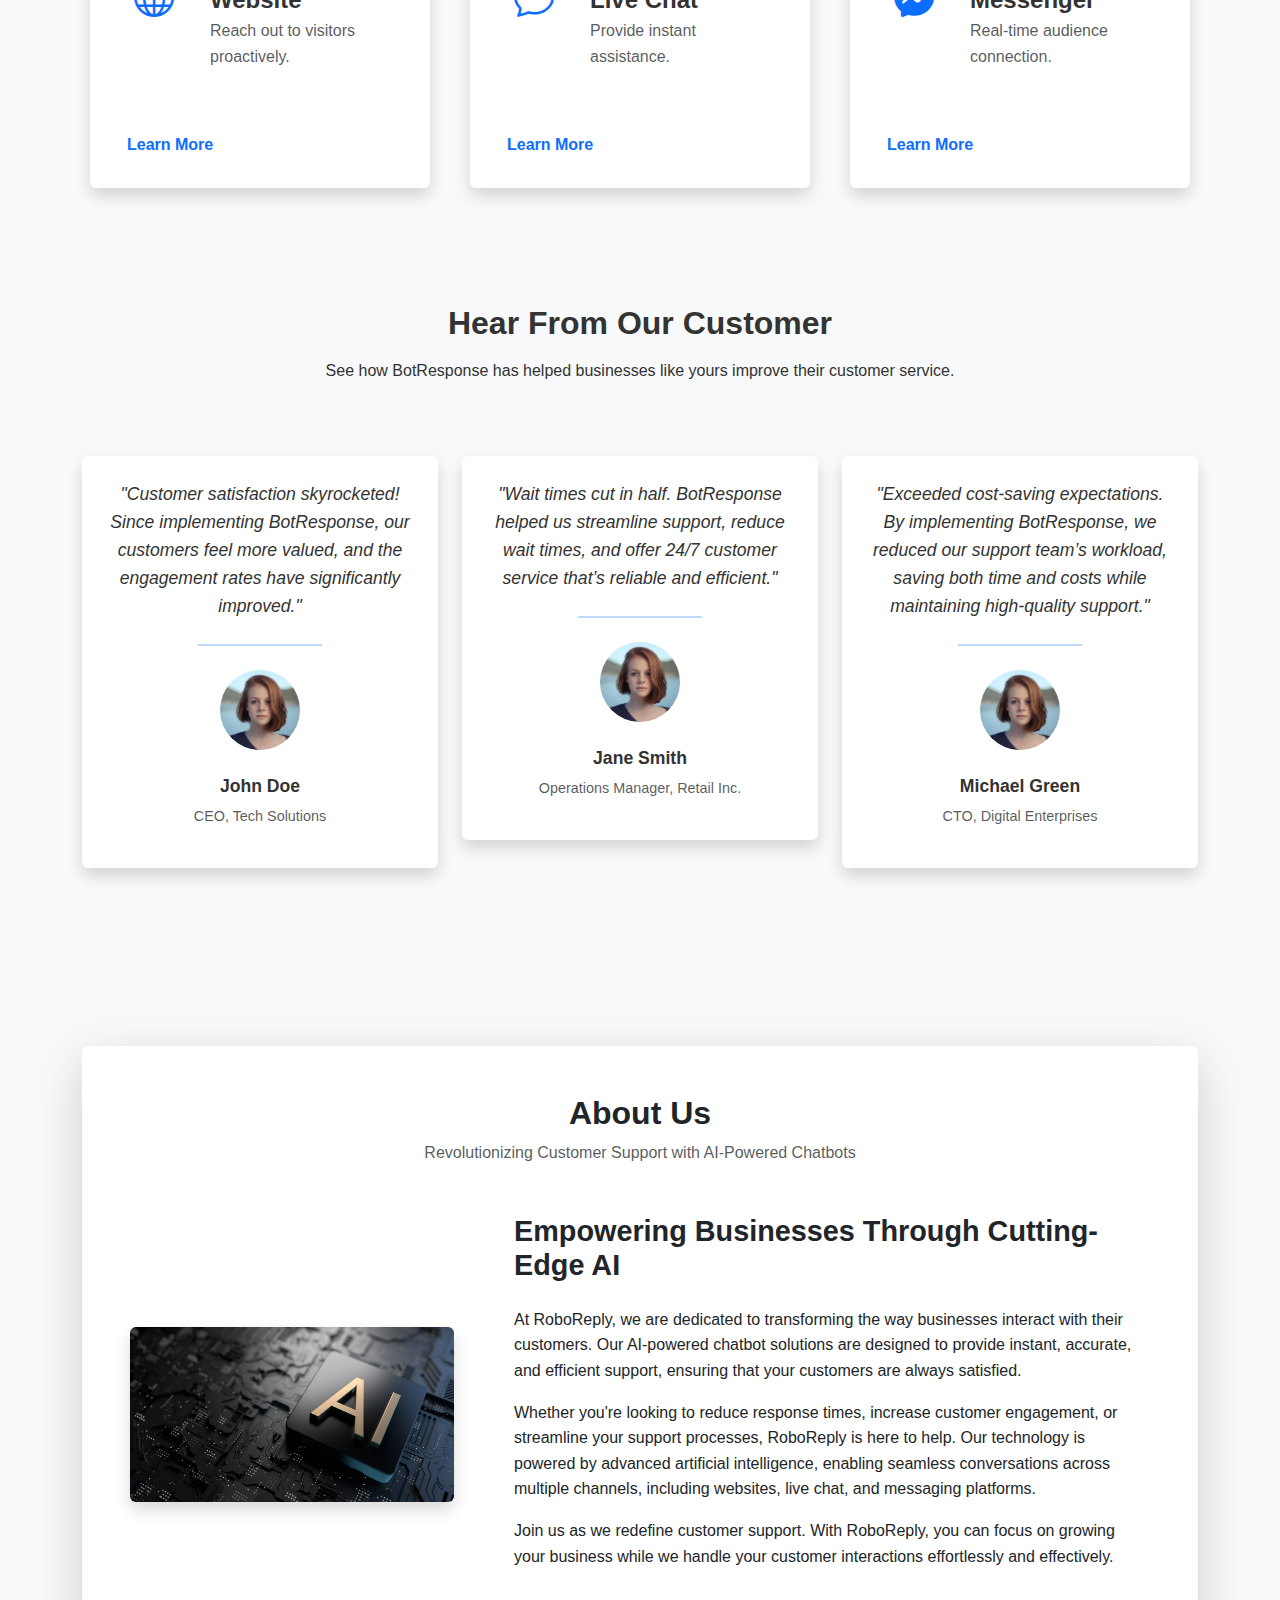
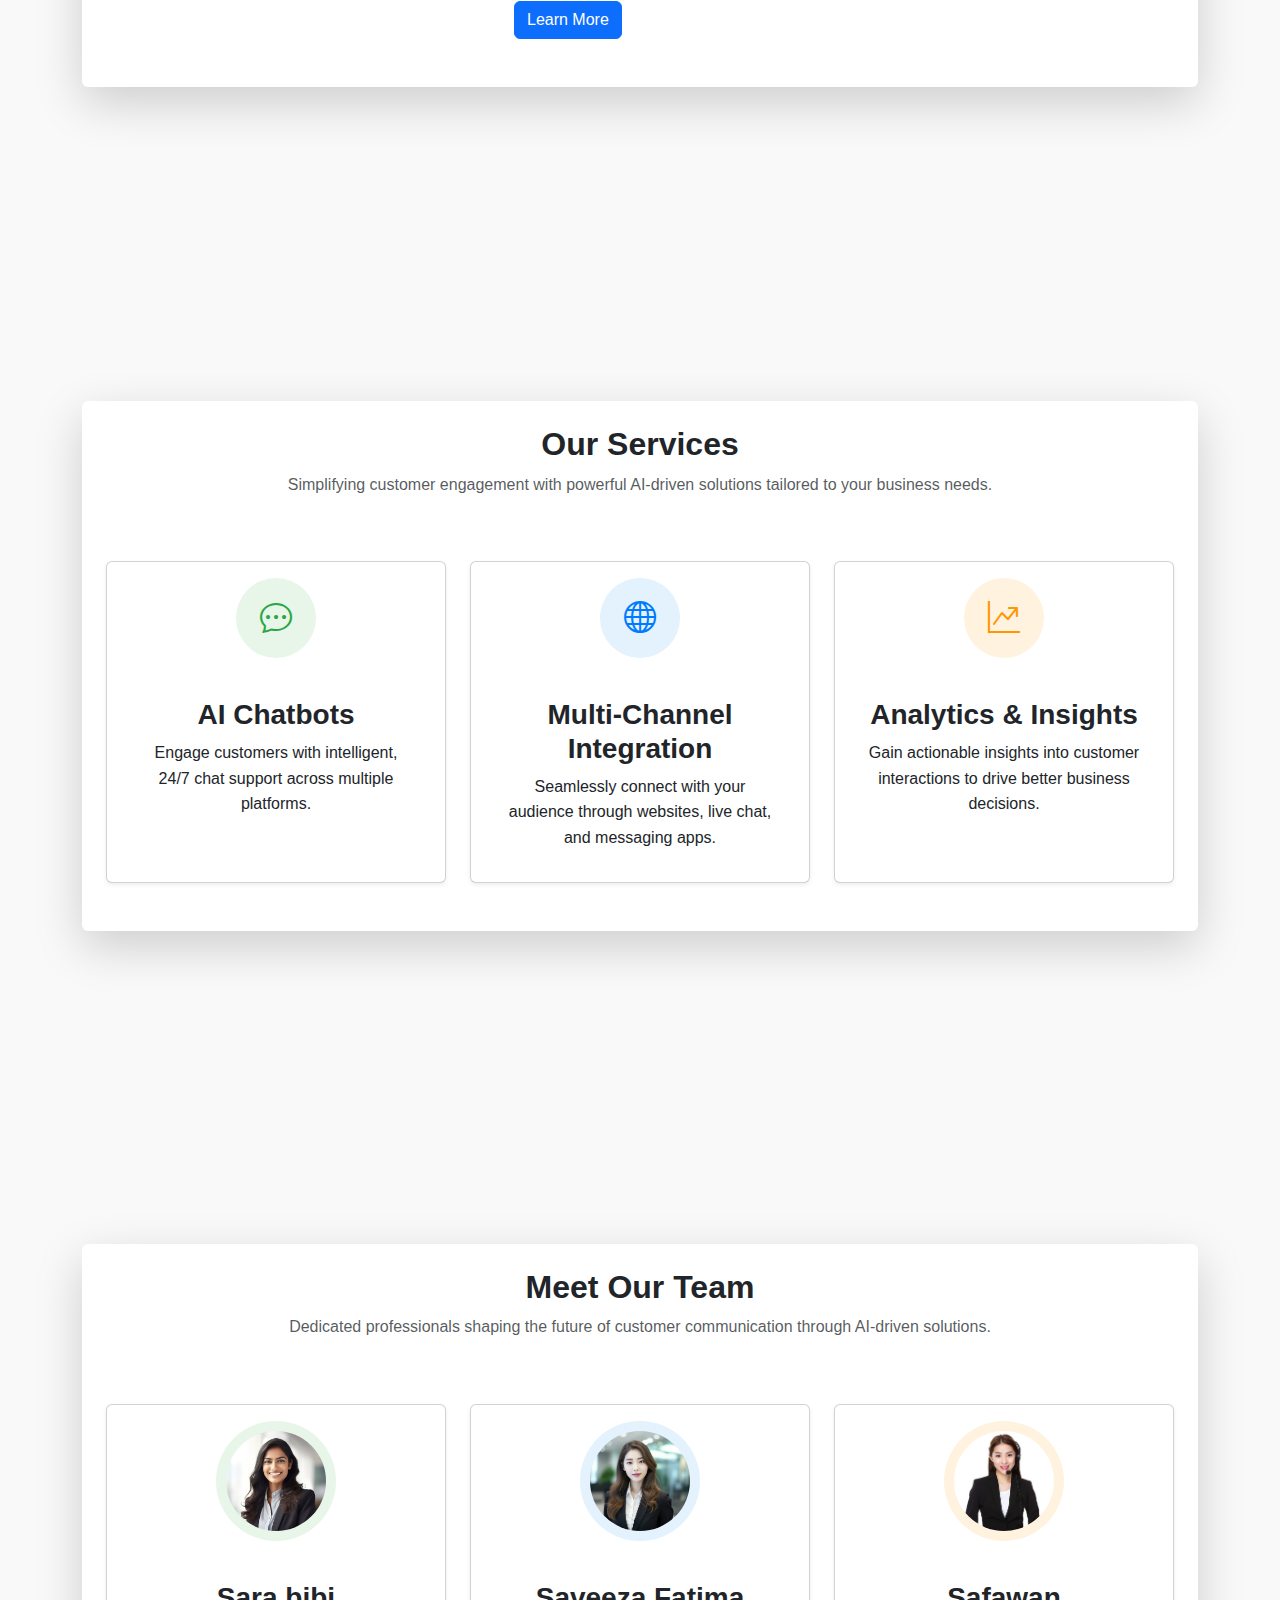
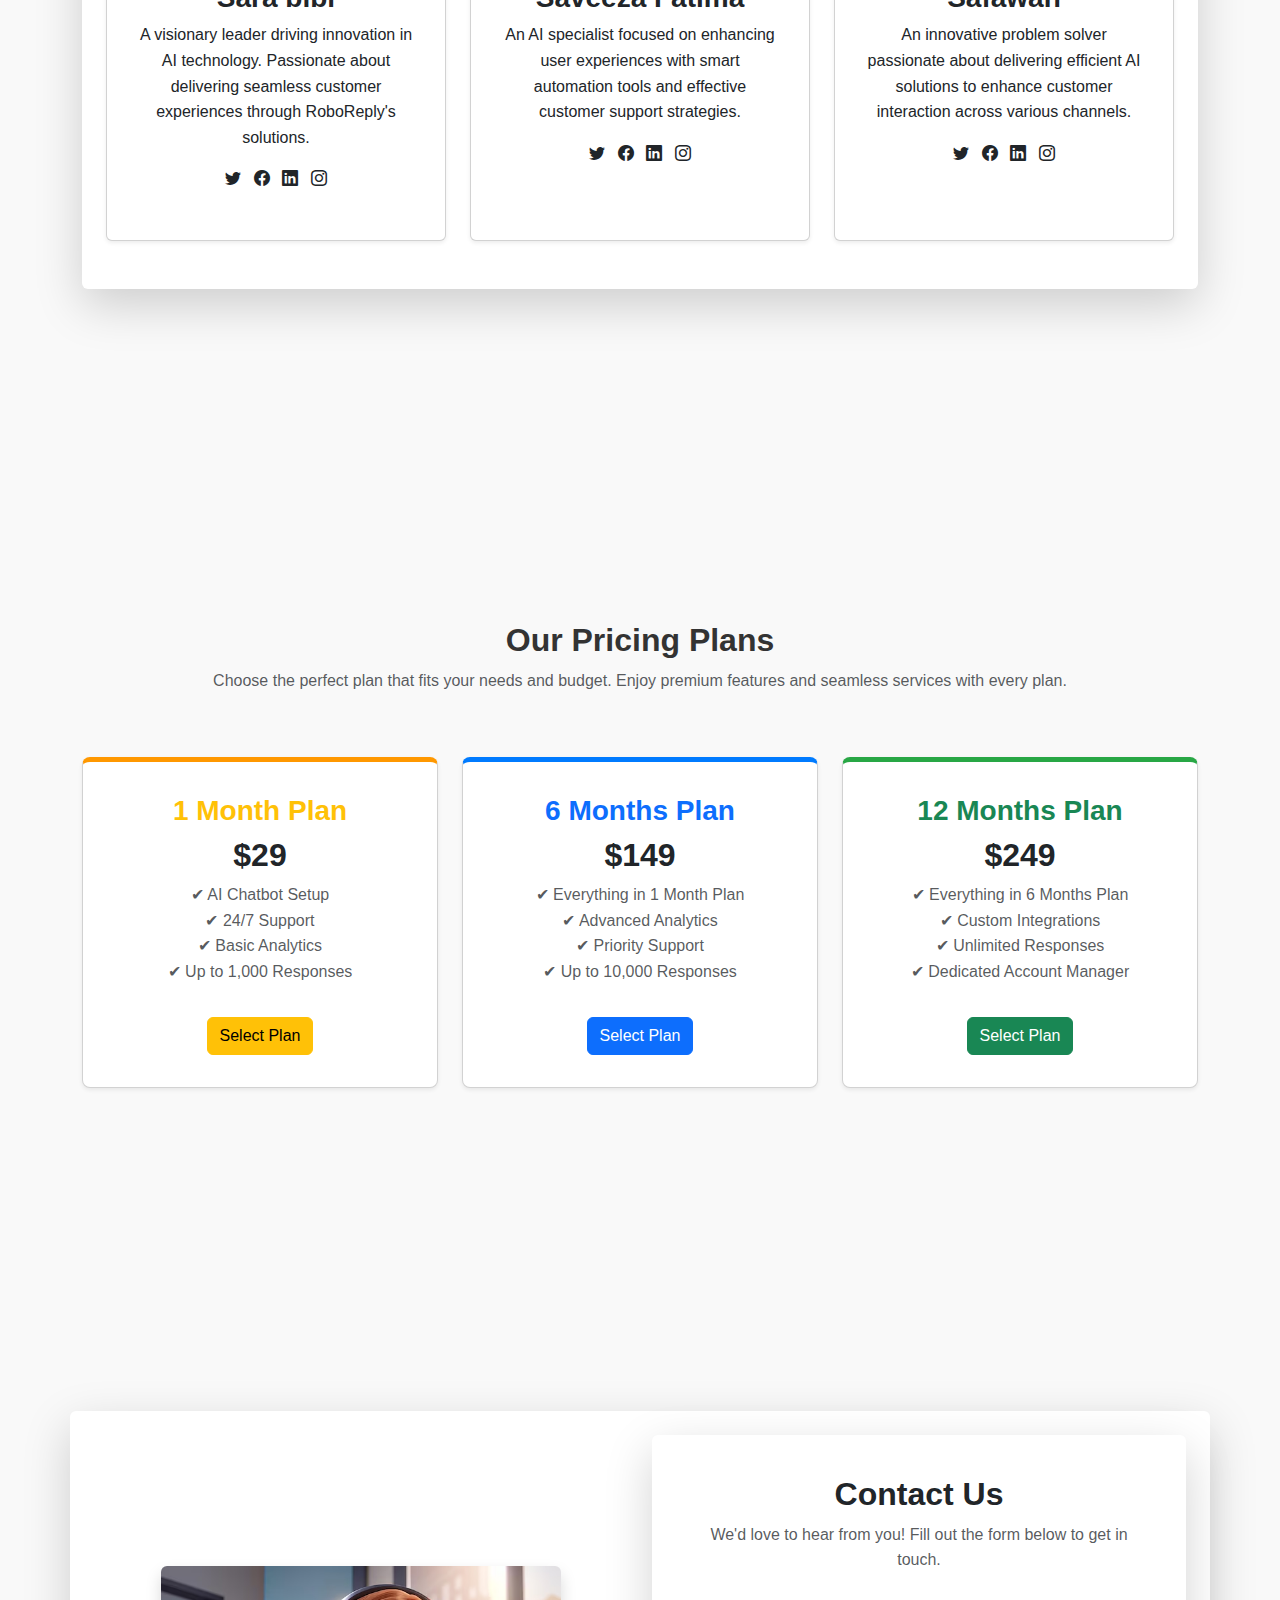
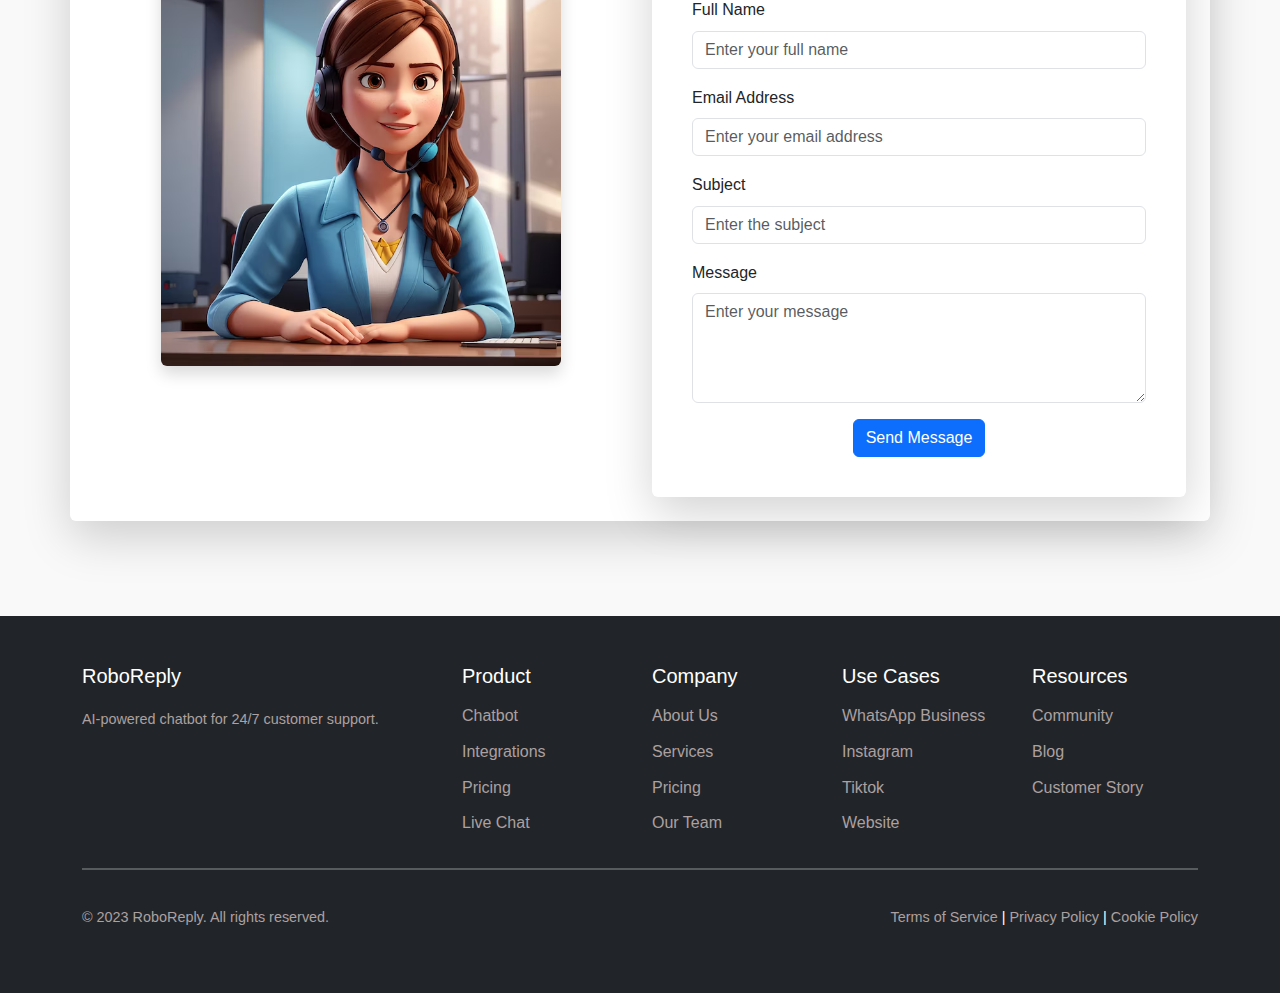
==== commit 6ef928e1: "latest" ====
--- a/templates/index.html
+++ b/templates/index.html
@@ -377,7 +377,7 @@
                                     style="width: 100px; height: 100px; object-fit: cover;">
                             </div>
                             <div class="card-body text-center">
-                                <h3 class="card-title fw-bold">Hira Ali</h3>
+                                <h3 class="card-title fw-bold">Sara bibi</h3>
                                 <p class="card-text">
                                     A visionary leader driving innovation in AI technology. Passionate about delivering
                                     seamless customer experiences through RoboReply's solutions.
@@ -405,11 +405,11 @@
                         <div class="card h-100 shadow-sm d-flex flex-column align-items-center p-3">
                             <div class="icon-circle mb-4"
                                 style="width: 120px; height: 120px; border-radius: 50%; background-color: #e3f2fd; display: flex; justify-content: center; align-items: center;">
-                                <img src="../static/images/team-2.jpg" alt="Mudassar" class="img-fluid rounded-circle"
+                                <img src="../static/images/team-2.jpg" alt="Saveeza Fatima" class="img-fluid rounded-circle"
                                     style="width: 100px; height: 100px; object-fit: cover;">
                             </div>
                             <div class="card-body text-center">
-                                <h3 class="card-title fw-bold">Iqra Zafar</h3>
+                                <h3 class="card-title fw-bold">Saveeza Fatima</h3>
                                 <p class="card-text">
                                     An AI specialist focused on enhancing user experiences with smart automation tools
                                     and effective customer support strategies.
